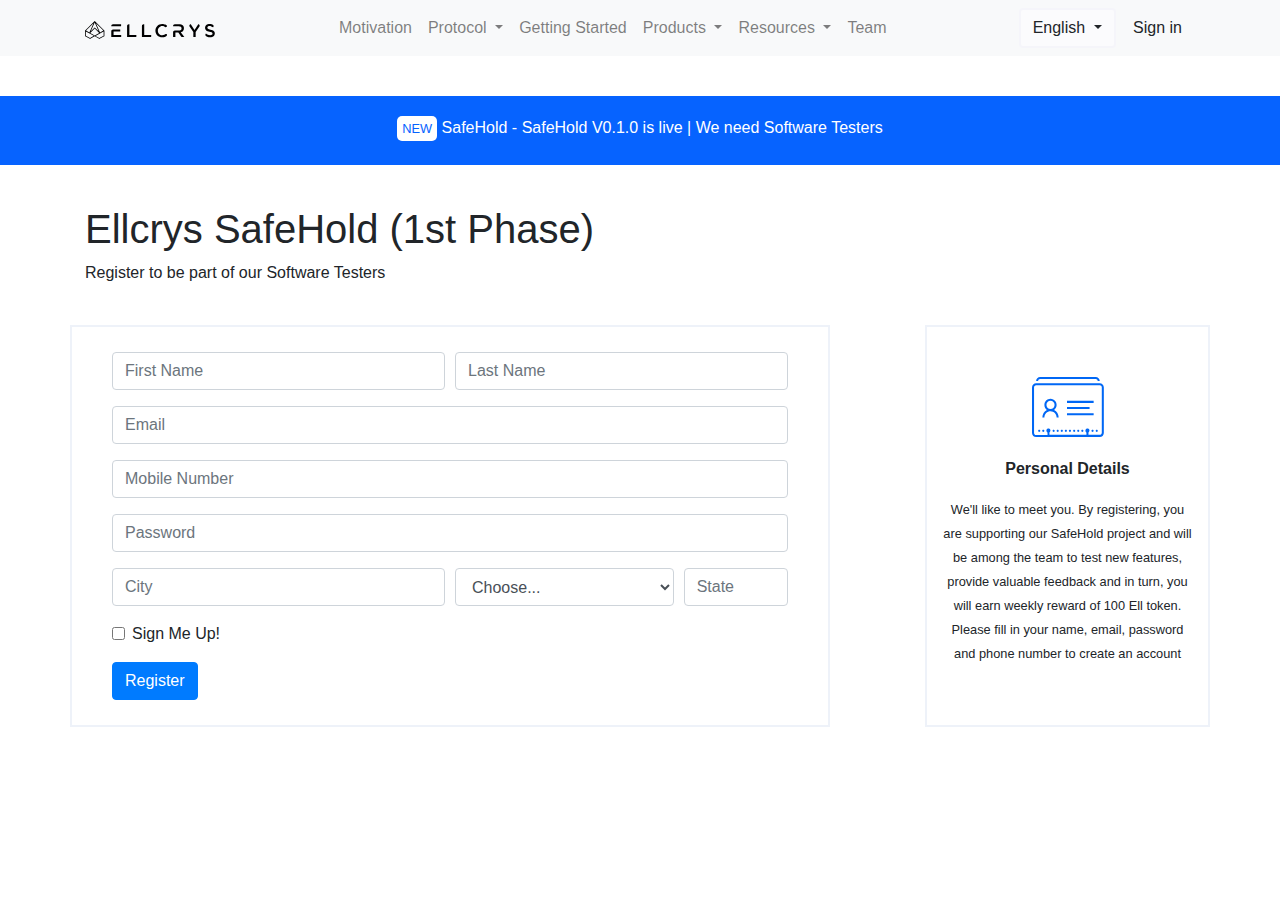
==== registration-form/index.html @ a8f2e8be "Designed a registration form for software testers" ====
<!DOCTYPE html>
<html lang="en">
<head>
    <meta charset="UTF-8">
    <meta name="viewport" content="width=device-width, initial-scale=1, shrink-to-fit=no">
    <meta http-equiv="X-UA-Compatible" content="ie=edge">
    <title>FAQ</title>

    <!-- Bootstrap core CSS -->
    <link rel="stylesheet" href="css/bootstrap.min.css">

    <!-- Custom styles for this template -->
    <link href="css/custom-css/style.css" rel="stylesheet">
    <link rel="stylesheet" href="https://use.fontawesome.com/releases/v5.8.1/css/all.css" integrity="sha384-50oBUHEmvpQ+1lW4y57PTFmhCaXp0ML5d60M1M7uH2+nqUivzIebhndOJK28anvf" crossorigin="anonymous">
    <link rel="stylesheet" href="css/custom-css/style.css">
</head>
<body>

    <nav class="navbar navbar-expand-lg navbar-light bg-light">
        <div class="container">
            <a class="navbar-brand" href="#">
                <img src="images/logo.svg" alt="Ellcrys Logo" width="130px" class="logo">
            </a>
            <button class="navbar-toggler" type="button" data-toggle="collapse" data-target="#navbarSupportedContent" aria-controls="navbarSupportedContent" aria-expanded="false" aria-label="Toggle navigation">
                <span class="navbar-toggler-icon"></span>
            </button>

            <div class="collapse navbar-collapse" id="navbarSupportedContent">
                <ul class="navbar-nav mr-auto">
                    <li class="nav-item">
                        <a class="nav-link" href="#">Motivation <span class="sr-only">(current)</span></a>
                    </li>
                    <li class="nav-item dropdown">
                        <a class="nav-link dropdown-toggle" href="#" id="navbarDropdown" role="button" data-toggle="dropdown" aria-haspopup="true" aria-expanded="false">
                        Protocol
                        </a>
                        <div class="dropdown-menu" aria-labelledby="navbarDropdown">
                            <a class="dropdown-item" href="#">Action</a>
                            <a class="dropdown-item" href="#">Another action</a>
                            <div class="dropdown-divider"></div>
                            <a class="dropdown-item" href="#">Something else here</a>
                        </div>
                    </li>
                    <li class="nav-item">
                        <a class="nav-link" href="#">Getting Started <span class="sr-only">(current)</span></a>
                    </li>
                    <li class="nav-item dropdown">
                            <a class="nav-link dropdown-toggle" href="#" id="navbarDropdown" role="button" data-toggle="dropdown" aria-haspopup="true" aria-expanded="false">
                            Products
                            </a>
                            <div class="dropdown-menu" aria-labelledby="navbarDropdown">
                                <a class="dropdown-item" href="#">Action</a>
                                <a class="dropdown-item" href="#">Another action</a>
                                <div class="dropdown-divider"></div>
                                <a class="dropdown-item" href="#">Something else here</a>
                            </div>
                        </li>
                        <li class="nav-item dropdown">
                                <a class="nav-link dropdown-toggle" href="#" id="navbarDropdown" role="button" data-toggle="dropdown" aria-haspopup="true" aria-expanded="false">
                                Resources
                                </a>
                                <div class="dropdown-menu" aria-labelledby="navbarDropdown">
                                    <a class="dropdown-item" href="#">Action</a>
                                    <a class="dropdown-item" href="#">Another action</a>
                                    <div class="dropdown-divider"></div>
                                    <a class="dropdown-item" href="#">Something else here</a>
                                </div>
                            </li>
                    <li class="nav-item">
                        <a class="nav-link" href="#">Team <span class="sr-only">(current)</span></a>
                    </li>
                </ul>
                <div class="button-right">
                    <div class="dropdown">
                        <a class="btn dropdown-toggle outline-btn" href="#" role="button" id="dropdownMenuLink" data-toggle="dropdown" aria-haspopup="true" aria-expanded="false">
                        English
                        </a>
                    
                        <div class="dropdown-menu" aria-labelledby="dropdownMenuLink">
                        <a class="dropdown-item" href="#">Action</a>
                        <a class="dropdown-item" href="#">Another action</a>
                        <a class="dropdown-item" href="#">Something else here</a>
                        </div>
                        <a class="btn" href="#">Sign in</a>
                    </div> <!--dropdown-->
                </div> <!--button right-->
            </div>
        </div><!--container-->
    </nav>

    <!--Main Content-->

    <div class="new text-center">
        <div class="container">
            <div class="row">
                <div class="col">
                    <small class="small">New</small>
                    <span class="inception"> SafeHold - SafeHold V0.1.0 is live | We need Software Testers</span>
                </div>
            </div>
        </div>
    </div>

    <div class="section">
        <div class="container">
            <div class="row">
                <div class="col">
                    <div class="register">
                        <h1>Ellcrys SafeHold (1st Phase)</h1>
                        <p>Register to be part of our Software Testers</p>
                    </div>
                </div><!--col-->
            </div> <!--row-->

            <div class="row">
                <div class="col-8 first-section">
                    <form>
                        <div class="form-row">
                            <div class= "form-group col-md-6">
                                <input type="text" class="form-control" placeholder="First Name">
                            </div><!--form group-->

                            <!--last Name-->
                            <div class= "form-group col-md-6">
                                <input type="text" class="form-control" placeholder="Last Name">
                            </div><!--form group-->
                        </div> <!--form row-->

                        <div class="form-group">
                            <input type="email" class="form-control" id="inputEmail4" placeholder="Email">
                        </div><!--Email-->

                        <div class="form-group">
                            <input type="number" class="form-control" placeholder="Mobile Number">
                        </div><!--Number-->

                        <div class="form-group">
                            <input type="password" class="form-control" id="inputPassword4" placeholder="Password">
                        </div> <!--Password-->
                        
                        <div class="form-row">
                            <div class="form-group col-md-6">
                            <input type="text" class="form-control" id="inputCity" placeholder="City">
                            </div>
                            <div class="form-group col-md-4">
                            <select id="inputCountry" class="form-control" placeholder="Country">
                                <option selected>Choose...</option>
                                <option>Nigeria</option>
                                <option>Ghana</option>
                                <option>South Africa</option>
                                <option>Tanzania</option>
                                <option>Uganda</option>
                                <option>Burkinafaso</option>

                            </select>
                            </div>
                            <div class="form-group col-md-2">
                            <input type="text" class="form-control" id="inputState" placeholder="State">
                            </div>
                        </div>
                        <div class="form-group">
                            <div class="form-check">
                            <input class="form-check-input" type="checkbox" id="gridCheck">
                            <label class="form-check-label" for="gridCheck">
                                Sign Me Up!
                            </label>
                            </div>
                        </div>
                        <button type="submit" class="btn btn-primary">Register</button>
                    </form>
                        
                </div><!--col-8-->

                <div class="col-1">
                </div> <!--col-4-->

                <div class="col-3 second-section">
                    <div class="text-center aside">
                        <img src="images/personal-details.svg" width="72">
                        <p><b>Personal Details</b></p>
                        <small>We'll like to meet you. By registering, you are supporting our SafeHold project and will be among the team to test new features, provide valuable feedback and in turn, you will earn weekly reward of 100 Ell token.
                            Please fill in your name, email, password and phone number to create an account</small>
                    </div>
                </div> <!--col-3-->
            </div>
        </div><!--container-->
    </div>

    <!--<p>The 1st Testnet of Ellcrys SafeHold is live!</p>
                    <p>We are launching an Alphanet Partnership Programme (APP) aimed at building and incentivising people to join and support the project by running nodes. The programme is sectioned into phases, with each phase introducing a new alphanet with new capabilities.</p> 
                    <p>We consider the testnet as a vital platform for building a robust community and sound technology. The community will help the team test new features, provide valuable feedback and in turn the participants will earn weekly reward of 100 ELL token.</p>
                    <p>By registering, you will be among the first to learn when the programme begins.</p>-->
    



<!-- Bootstrap core JavaScript
================================================== -->
<!-- Placed at the end of the document so the pages load faster -->
<script src="https://code.jquery.com/jquery-3.3.1.slim.min.js" integrity="sha384-q8i/X+965DzO0rT7abK41JStQIAqVgRVzpbzo5smXKp4YfRvH+8abtTE1Pi6jizo" crossorigin="anonymous"></script>
<script src="https://cdnjs.cloudflare.com/ajax/libs/popper.js/1.14.7/umd/popper.min.js" integrity="sha384-UO2eT0CpHqdSJQ6hJty5KVphtPhzWj9WO1clHTMGa3JDZwrnQq4sF86dIHNDz0W1" crossorigin="anonymous"></script>
<script src="js/bootstrap.min.js" type="text/javascript"></script>
</body>
</html>
---- registration-form/css/custom-css/style.css ----
body{
    width: 100%;
    height: 100%;
}

/*reduce logo size*/

.logo{
    margin-right: 100px;
}

/* styling the two buttons on the navbar*/

.button-right .outline-btn{
    background:  #fbfbfd;
    border: 2px solid #f5f5fa;
}

/*Introducing SafeHold and form for software testers*/

.new{
    width: auto;
    height: 69px;
    background-color: #0663ff;
    margin-top: 40px;
    margin-bottom: 40px;
    color: #fff;
    padding-top: 20px;
}

/* styling class of small */

.small{
    text-transform: uppercase;
    background: #fff;
    color: #0663ff;
    padding: 5px;
    border-radius: 5px;
}

.section{
    width: auto;
    height: 700px;

}

.register{
    margin-bottom: 40px;
}

form{
    padding: 25px;
}

.first-section{
    background: transparent;
    border: 2px solid #eef2f9;
}

.second-section{
    /* background: ; */
    border: 2px solid #eef2f9;
}

.aside{
    margin-top: 50px;
}

.aside img{
    margin-bottom: 20px;
}
---- registration-form/css/custom-css/style.css ----
body{
    width: 100%;
    height: 100%;
}

/*reduce logo size*/

.logo{
    margin-right: 100px;
}

/* styling the two buttons on the navbar*/

.button-right .outline-btn{
    background:  #fbfbfd;
    border: 2px solid #f5f5fa;
}

/*Introducing SafeHold and form for software testers*/

.new{
    width: auto;
    height: 69px;
    background-color: #0663ff;
    margin-top: 40px;
    margin-bottom: 40px;
    color: #fff;
    padding-top: 20px;
}

/* styling class of small */

.small{
    text-transform: uppercase;
    background: #fff;
    color: #0663ff;
    padding: 5px;
    border-radius: 5px;
}

.section{
    width: auto;
    height: 700px;

}

.register{
    margin-bottom: 40px;
}

form{
    padding: 25px;
}

.first-section{
    background: transparent;
    border: 2px solid #eef2f9;
}

.second-section{
    /* background: ; */
    border: 2px solid #eef2f9;
}

.aside{
    margin-top: 50px;
}

.aside img{
    margin-bottom: 20px;
}
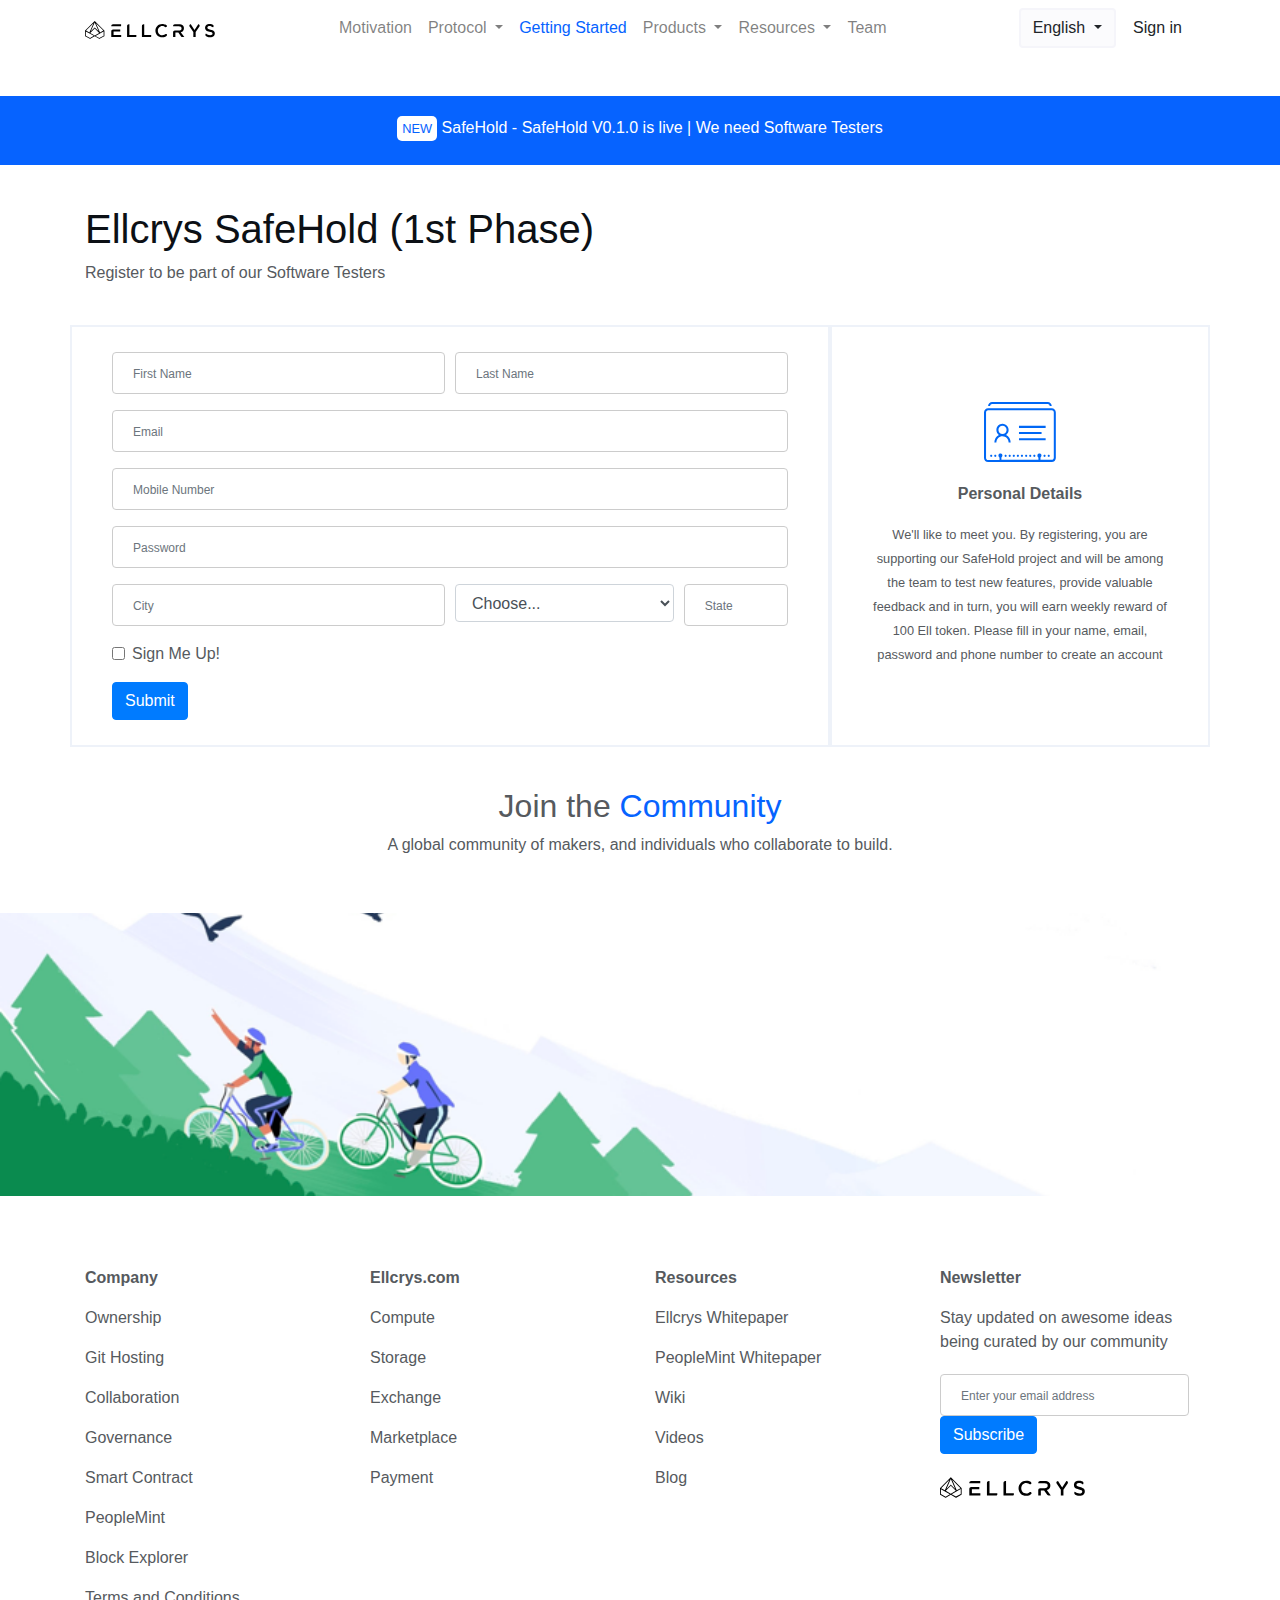
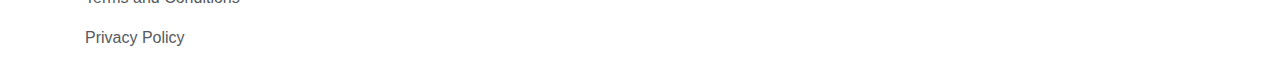
==== commit 7907c215: "Finished working on SafeHold form for software testers" ====
--- a/registration-form/index.html
+++ b/registration-form/index.html
@@ -16,7 +16,7 @@
 </head>
 <body>
 
-    <nav class="navbar navbar-expand-lg navbar-light bg-light">
+    <nav class="navbar navbar-expand-lg navbar-light">
         <div class="container">
             <a class="navbar-brand" href="#">
                 <img src="images/logo.svg" alt="Ellcrys Logo" width="130px" class="logo">
@@ -42,7 +42,7 @@
                         </div>
                     </li>
                     <li class="nav-item">
-                        <a class="nav-link" href="#">Getting Started <span class="sr-only">(current)</span></a>
+                        <a class="nav-link" href="#" style="color:#0663ff">Getting Started <span class="sr-only">(current)</span></a>
                     </li>
                     <li class="nav-item dropdown">
                             <a class="nav-link dropdown-toggle" href="#" id="navbarDropdown" role="button" data-toggle="dropdown" aria-haspopup="true" aria-expanded="false">
@@ -113,8 +113,8 @@
             </div> <!--row-->
 
             <div class="row">
-                <div class="col-8 first-section">
-                    <form>
+                <div class="col-12 col-md-8 first-section">
+                    <form class="first-form">
                         <div class="form-row">
                             <div class= "form-group col-md-6">
                                 <input type="text" class="form-control" placeholder="First Name">
@@ -166,15 +166,15 @@
                             </label>
                             </div>
                         </div>
-                        <button type="submit" class="btn btn-primary">Register</button>
+                        <input type="submit" class="btn btn-primary">
                     </form>
                         
                 </div><!--col-8-->
 
-                <div class="col-1">
-                </div> <!--col-4-->
-
-                <div class="col-3 second-section">
+                <!-- <div class="col-1">
+                </div> col-4 -->
+
+                <div class="col-12 col-md-4 second-section">
                     <div class="text-center aside">
                         <img src="images/personal-details.svg" width="72">
                         <p><b>Personal Details</b></p>
@@ -184,14 +184,81 @@
                 </div> <!--col-3-->
             </div>
         </div><!--container-->
-    </div>
-
-    <!--<p>The 1st Testnet of Ellcrys SafeHold is live!</p>
-                    <p>We are launching an Alphanet Partnership Programme (APP) aimed at building and incentivising people to join and support the project by running nodes. The programme is sectioned into phases, with each phase introducing a new alphanet with new capabilities.</p> 
-                    <p>We consider the testnet as a vital platform for building a robust community and sound technology. The community will help the team test new features, provide valuable feedback and in turn the participants will earn weekly reward of 100 ELL token.</p>
-                    <p>By registering, you will be among the first to learn when the programme begins.</p>-->
+    </div> <!--section-->
+
+    <!--Last section before the footer-->
+    <div class="last-section">
+        <div class="container">
+            <div class="row">
+                <div class="col text-center last-section-text">
+                    <h2>Join the <span style="color: #0663ff">Community</span></h2>
+                    <p class="text-center">A global community of makers, and individuals who collaborate to build.</p>
+                </div>
+            </div><!--row-->
+        </div><!--container-->
+    <!--last-section-->
     
-
+    <div class="footer-background">
+        <div class="container">
+            <div class="row">
+                <div class="col text-center last-section-text">
+                    <span class="span-icons">
+                        <a href="#"><i style ="color: #0088CC" class="fab fa-telegram"></i></a>
+                        <a href="#"><i style="color: #00acee" class="fab fa-twitter"></i></a>
+                        <a href="#"><i style="color: #211F1F" class="fab fa-github"></i></a>
+                        <a href="#"><i style="color: #3b5998" class="fab fa-facebook"></i></a>
+                    </span>
+                </div>
+            </div><!--row-->
+        </div><!--container-->
+    </div> <!--footer-background-->
+
+    <!--footer-->
+
+    <div class="footer-section">
+            <div class="container">
+                <div class="row">
+                    <div class="col">
+                        <p><b>Company</b></p>
+                        <p><a href="#">Ownership</a></p>
+                        <p><a href="#">Git Hosting</a></p>
+                        <p><a href="#">Collaboration</a></p>
+                        <p><a href="#">Governance</a></p>
+                        <p><a href="#">Smart Contract</a></p>
+                        <p><a href="#">PeopleMint</a></p>
+                        <p><a href="#">Block Explorer</a></p>
+                        <p><a href="#">Terms and Conditions</a></p>
+                        <p><a href="#">Privacy Policy</a></p>
+
+                    </div>
+                    <div class="col">
+                        <p><b>Ellcrys.com</b></p>
+                        <p><a href="#">Compute</a></p>
+                        <p><a href="#">Storage</a></p>
+                        <p><a href="#">Exchange</a></p>
+                        <p><a href="#">Marketplace</a></p>
+                        <p><a href="#">Payment</a></p>
+                    </div>
+                    <div class="col">
+                        <p><b>Resources</b></p>
+                        <p><a href="#">Ellcrys Whitepaper</a></p>
+                        <p><a href="#">PeopleMint Whitepaper</a></p>
+                        <p><a href="#">Wiki</a></p>
+                        <p><a href="#">Videos</a></p>
+                        <p><a href="#">Blog</a></p>
+                    </div>
+                    <div class="col-12 col-md-3">
+                        <p><b>Newsletter</b></p>
+                        Stay updated on awesome ideas being curated by our community
+                        <form class="form-inline form-down">
+                            <input type="email" class="form-control" id="email" placeholder="Enter your email address">
+                            <button type="submit" class="btn btn-primary">Subscribe</button>
+                        </form>
+                        <img src="images/logo.svg" width="145px" height="21px">
+                    </div>
+                </div><!--row-->
+            </div><!--container-->
+        </div> <!--footer-background-->
 
 
 <!-- Bootstrap core JavaScript
--- a/registration-form/css/custom-css/style.css
+++ b/registration-form/css/custom-css/style.css
@@ -1,6 +1,7 @@
 body{
     width: 100%;
     height: 100%;
+    color: #565a5e;
 }
 
 /*reduce logo size*/
@@ -40,7 +41,8 @@
 
 .section{
     width: auto;
-    height: 700px;
+    height: auto;
+    margin-bottom: 40px
 
 }
 
@@ -48,7 +50,11 @@
     margin-bottom: 40px;
 }
 
-form{
+.register h1{
+    color: #0c1015;
+}
+
+.first-form{
     padding: 25px;
 }
 
@@ -62,10 +68,99 @@
     border: 2px solid #eef2f9;
 }
 
+.second-section::after{
+    content: "";
+    clear: both;
+    display: block;
+}
+
 .aside{
     margin-top: 50px;
+    padding: 25px;
 }
 
 .aside img{
     margin-bottom: 20px;
-}+}
+
+/*Styling the input elements*/
+
+input[type=text], [type=email], [type=number], [type=password], select {
+    width: 100%;
+    padding: 20px;
+    border: 1px solid #ccc;
+    border-radius: 4px;
+    resize: vertical;
+}
+
+/* Responsive layout - when the screen is less than 600px wide, make the two columns stack on top of each other instead of next to each other */
+@media screen and (max-width: 600px) {
+    input[type=submit] {
+      width: 100%;
+      margin-top: 0;
+    }
+  }
+
+  .last-section{
+    width: auto;
+    height: auto;  
+  }
+
+  .footer-background{
+      background: url(../../images/bitmap-copy-8.png);
+      background-repeat: no-repeat;
+      height: 283px; 
+      width: auto;
+      background-position: center;
+      background-size: cover;
+  }
+
+  .last-section-text{
+      margin-bottom: 40px;
+  }
+
+  /*Footer section*/
+
+  .footer-section{
+      width: auto;
+      height: auto;
+      margin-top: 70px;
+  }
+
+  .form-down{
+      margin-top: 20px;
+      margin-bottom: 20px;
+  }
+
+ a{
+     color: inherit;
+     text-decoration: none;
+
+ }
+
+ li{
+     list-style-type: none;
+ }
+
+ /*Placeholder*/
+ ::-webkit-input-placeholder {
+    font-size: 12px;
+    color: #d0cdfa;
+   }
+
+   /*Placeholder ends*/
+
+ .span-icons i{
+     font-size: 25px;
+     text-align: center;
+     margin: 5px;
+
+ }
+
+ .span-icons{
+     display: inline-block;
+     margin-left: auto;
+     margin-right: auto;
+ }
+
+ 
--- a/registration-form/css/custom-css/style.css
+++ b/registration-form/css/custom-css/style.css
@@ -1,6 +1,7 @@
 body{
     width: 100%;
     height: 100%;
+    color: #565a5e;
 }
 
 /*reduce logo size*/
@@ -40,7 +41,8 @@
 
 .section{
     width: auto;
-    height: 700px;
+    height: auto;
+    margin-bottom: 40px
 
 }
 
@@ -48,7 +50,11 @@
     margin-bottom: 40px;
 }
 
-form{
+.register h1{
+    color: #0c1015;
+}
+
+.first-form{
     padding: 25px;
 }
 
@@ -62,10 +68,99 @@
     border: 2px solid #eef2f9;
 }
 
+.second-section::after{
+    content: "";
+    clear: both;
+    display: block;
+}
+
 .aside{
     margin-top: 50px;
+    padding: 25px;
 }
 
 .aside img{
     margin-bottom: 20px;
-}+}
+
+/*Styling the input elements*/
+
+input[type=text], [type=email], [type=number], [type=password], select {
+    width: 100%;
+    padding: 20px;
+    border: 1px solid #ccc;
+    border-radius: 4px;
+    resize: vertical;
+}
+
+/* Responsive layout - when the screen is less than 600px wide, make the two columns stack on top of each other instead of next to each other */
+@media screen and (max-width: 600px) {
+    input[type=submit] {
+      width: 100%;
+      margin-top: 0;
+    }
+  }
+
+  .last-section{
+    width: auto;
+    height: auto;  
+  }
+
+  .footer-background{
+      background: url(../../images/bitmap-copy-8.png);
+      background-repeat: no-repeat;
+      height: 283px; 
+      width: auto;
+      background-position: center;
+      background-size: cover;
+  }
+
+  .last-section-text{
+      margin-bottom: 40px;
+  }
+
+  /*Footer section*/
+
+  .footer-section{
+      width: auto;
+      height: auto;
+      margin-top: 70px;
+  }
+
+  .form-down{
+      margin-top: 20px;
+      margin-bottom: 20px;
+  }
+
+ a{
+     color: inherit;
+     text-decoration: none;
+
+ }
+
+ li{
+     list-style-type: none;
+ }
+
+ /*Placeholder*/
+ ::-webkit-input-placeholder {
+    font-size: 12px;
+    color: #d0cdfa;
+   }
+
+   /*Placeholder ends*/
+
+ .span-icons i{
+     font-size: 25px;
+     text-align: center;
+     margin: 5px;
+
+ }
+
+ .span-icons{
+     display: inline-block;
+     margin-left: auto;
+     margin-right: auto;
+ }
+
+ 
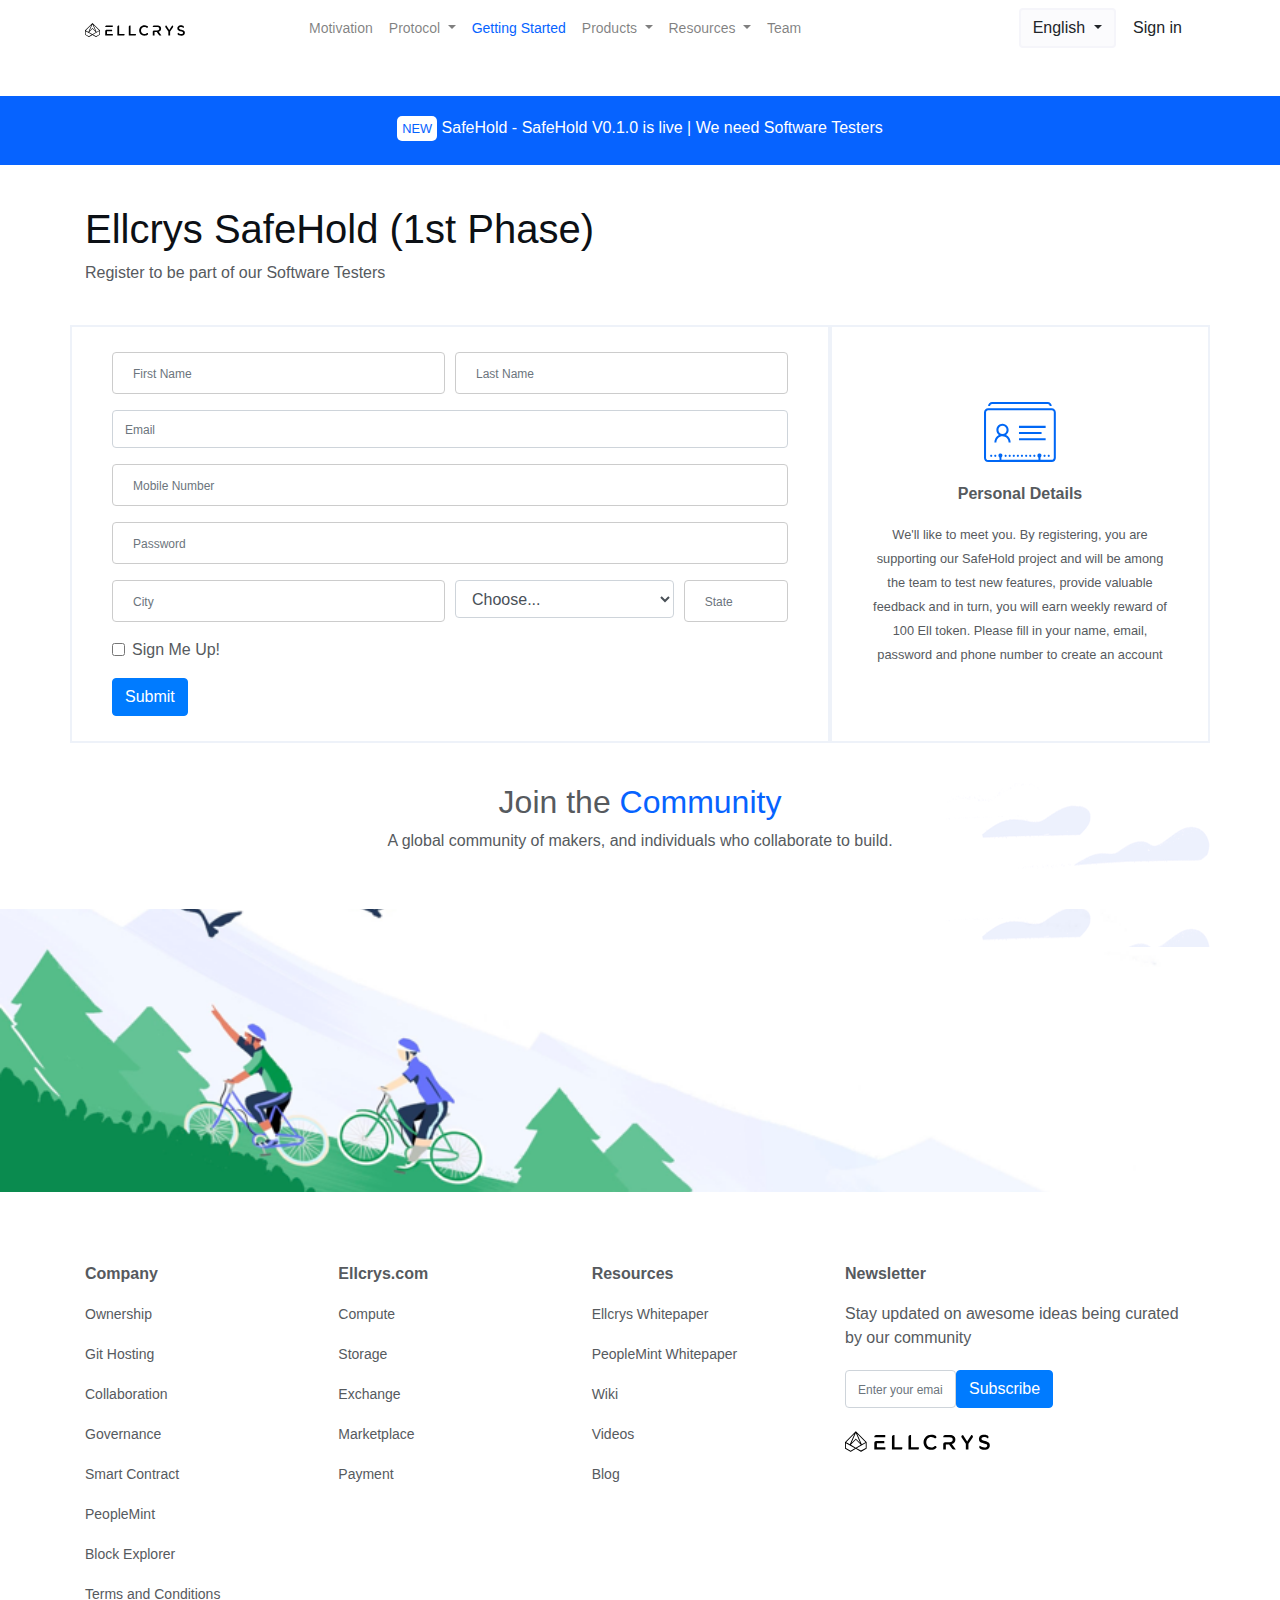
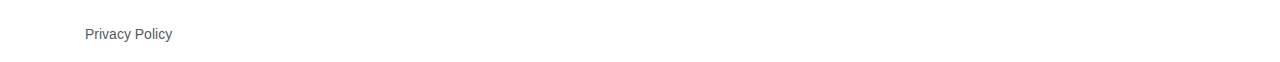
==== commit d7b1f5fc: "Made changes to the form section on the footer and the navbar" ====
--- a/registration-form/index.html
+++ b/registration-form/index.html
@@ -19,7 +19,7 @@
     <nav class="navbar navbar-expand-lg navbar-light">
         <div class="container">
             <a class="navbar-brand" href="#">
-                <img src="images/logo.svg" alt="Ellcrys Logo" width="130px" class="logo">
+                <img src="images/logo.svg" alt="Ellcrys Logo" width="100px" class="logo">
             </a>
             <button class="navbar-toggler" type="button" data-toggle="collapse" data-target="#navbarSupportedContent" aria-controls="navbarSupportedContent" aria-expanded="false" aria-label="Toggle navigation">
                 <span class="navbar-toggler-icon"></span>
@@ -127,7 +127,7 @@
                         </div> <!--form row-->
 
                         <div class="form-group">
-                            <input type="email" class="form-control" id="inputEmail4" placeholder="Email">
+                            <input type="email" class="form-control form-email" id="inputEmail4" placeholder="Email">
                         </div><!--Email-->
 
                         <div class="form-group">
@@ -247,12 +247,12 @@
                         <p><a href="#">Videos</a></p>
                         <p><a href="#">Blog</a></p>
                     </div>
-                    <div class="col-12 col-md-3">
+                    <div class="col-12 col-md-4">
                         <p><b>Newsletter</b></p>
                         Stay updated on awesome ideas being curated by our community
                         <form class="form-inline form-down">
-                            <input type="email" class="form-control" id="email" placeholder="Enter your email address">
-                            <button type="submit" class="btn btn-primary">Subscribe</button>
+                            <input type="email" class="form-control footer-input" id="email" placeholder="Enter your email address">
+                            <button type="submit" class="btn btn-primary subscribe-btn">Subscribe</button>
                         </form>
                         <img src="images/logo.svg" width="145px" height="21px">
                     </div>
--- a/registration-form/css/custom-css/style.css
+++ b/registration-form/css/custom-css/style.css
@@ -8,6 +8,10 @@
 
 .logo{
     margin-right: 100px;
+}
+
+.nav-link{
+    font-size: 14px;
 }
 
 /* styling the two buttons on the navbar*/
@@ -27,6 +31,7 @@
     margin-bottom: 40px;
     color: #fff;
     padding-top: 20px;
+    padding-bottom: 20px;
 }
 
 /* styling class of small */
@@ -85,7 +90,7 @@
 
 /*Styling the input elements*/
 
-input[type=text], [type=email], [type=number], [type=password], select {
+input[type=text], [type=number], [type=password], select, form-email {
     width: 100%;
     padding: 20px;
     border: 1px solid #ccc;
@@ -95,7 +100,7 @@
 
 /* Responsive layout - when the screen is less than 600px wide, make the two columns stack on top of each other instead of next to each other */
 @media screen and (max-width: 600px) {
-    input[type=submit] {
+    .submit-form {
       width: 100%;
       margin-top: 0;
     }
@@ -141,6 +146,9 @@
  li{
      list-style-type: none;
  }
+.footer-section p a{
+    font-size: 14px;
+}
 
  /*Placeholder*/
  ::-webkit-input-placeholder {
@@ -163,4 +171,16 @@
      margin-right: auto;
  }
 
+ .footer-input{
+     width: 111px!important;
+     height: auto;
+ }
+
+.last-section-text{
+    background: url(../../images/bitmap-copy-7.png);
+    background-repeat: no-repeat;
+    background-position: right;
+
+}
+
  
--- a/registration-form/css/custom-css/style.css
+++ b/registration-form/css/custom-css/style.css
@@ -8,6 +8,10 @@
 
 .logo{
     margin-right: 100px;
+}
+
+.nav-link{
+    font-size: 14px;
 }
 
 /* styling the two buttons on the navbar*/
@@ -27,6 +31,7 @@
     margin-bottom: 40px;
     color: #fff;
     padding-top: 20px;
+    padding-bottom: 20px;
 }
 
 /* styling class of small */
@@ -85,7 +90,7 @@
 
 /*Styling the input elements*/
 
-input[type=text], [type=email], [type=number], [type=password], select {
+input[type=text], [type=number], [type=password], select, form-email {
     width: 100%;
     padding: 20px;
     border: 1px solid #ccc;
@@ -95,7 +100,7 @@
 
 /* Responsive layout - when the screen is less than 600px wide, make the two columns stack on top of each other instead of next to each other */
 @media screen and (max-width: 600px) {
-    input[type=submit] {
+    .submit-form {
       width: 100%;
       margin-top: 0;
     }
@@ -141,6 +146,9 @@
  li{
      list-style-type: none;
  }
+.footer-section p a{
+    font-size: 14px;
+}
 
  /*Placeholder*/
  ::-webkit-input-placeholder {
@@ -163,4 +171,16 @@
      margin-right: auto;
  }
 
+ .footer-input{
+     width: 111px!important;
+     height: auto;
+ }
+
+.last-section-text{
+    background: url(../../images/bitmap-copy-7.png);
+    background-repeat: no-repeat;
+    background-position: right;
+
+}
+
  
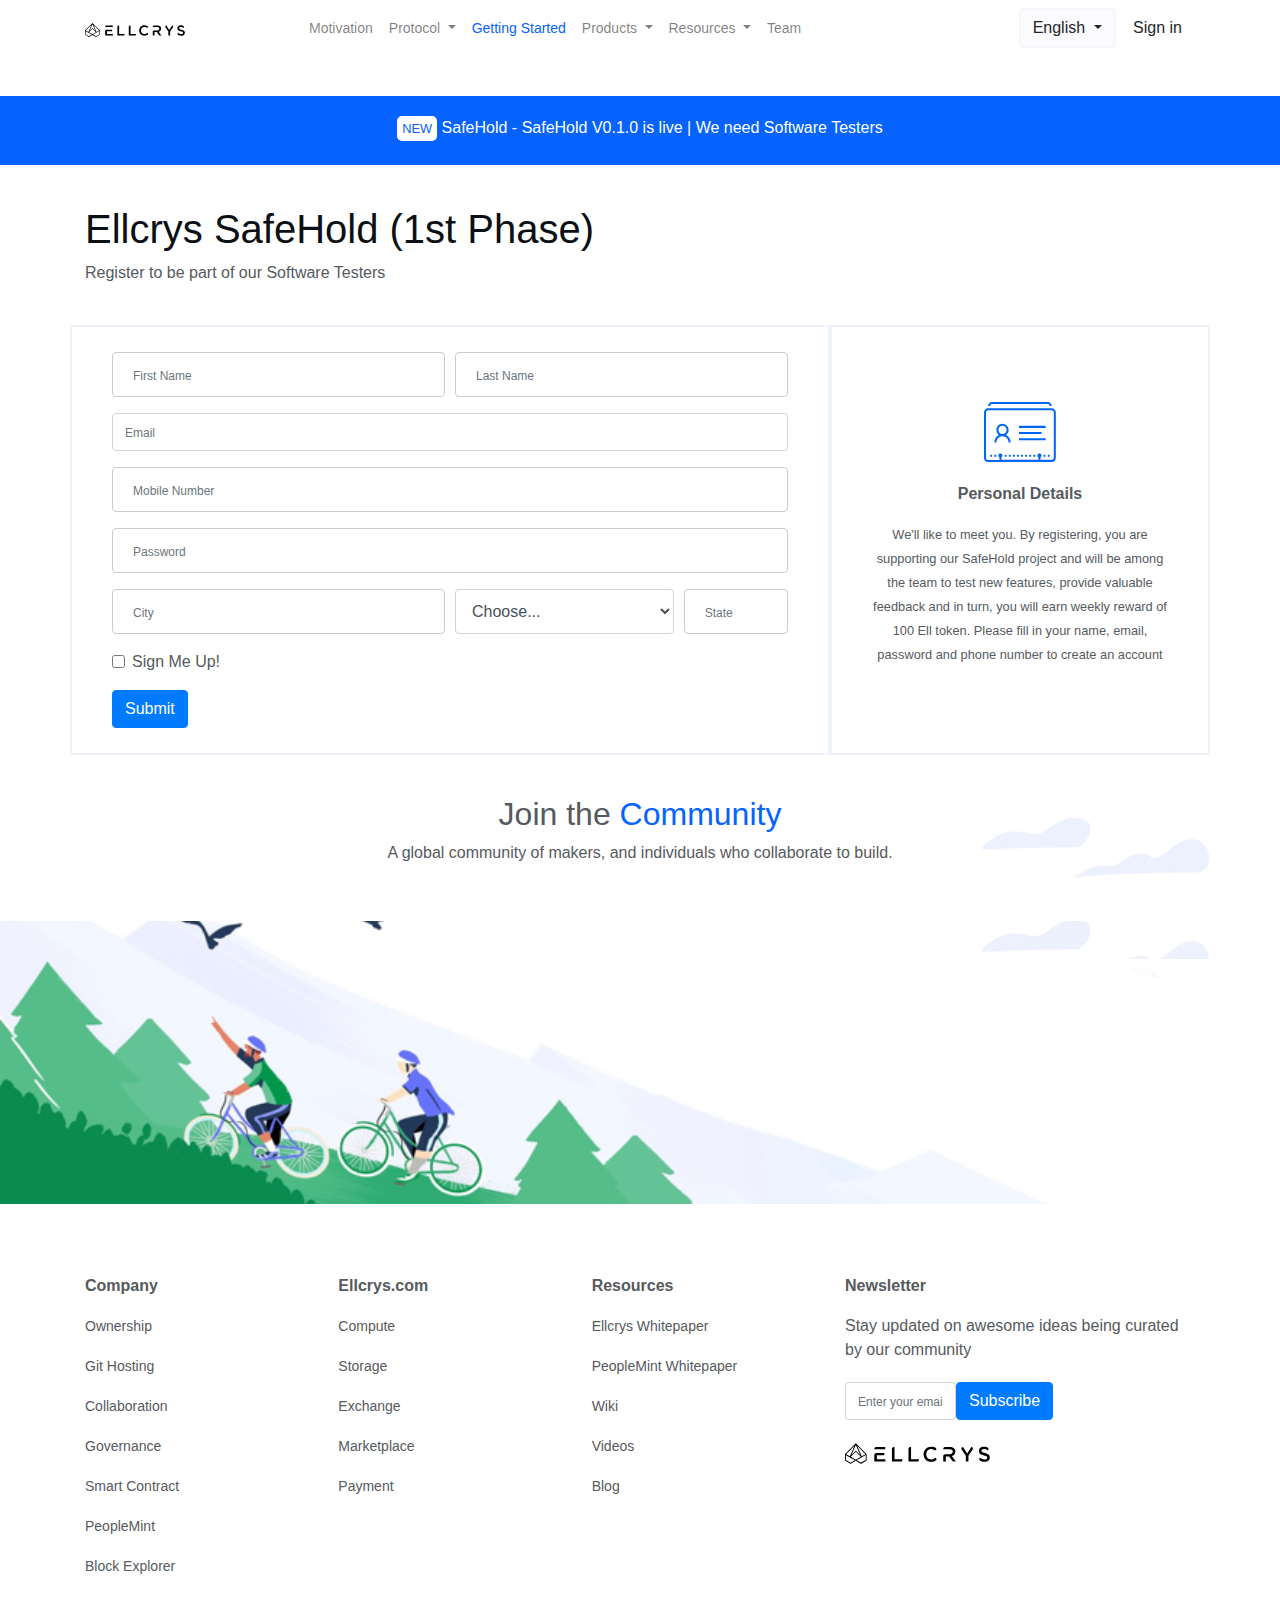
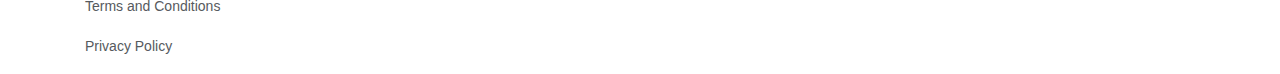
==== commit 554903a1: "did some fixes on Getting Started page" ====
--- a/registration-form/index.html
+++ b/registration-form/index.html
@@ -64,7 +64,7 @@
                                     <a class="dropdown-item" href="#">Another action</a>
                                     <div class="dropdown-divider"></div>
                                     <a class="dropdown-item" href="#">Something else here</a>
-                                </div>
+                                </div> 
                             </li>
                     <li class="nav-item">
                         <a class="nav-link" href="#">Team <span class="sr-only">(current)</span></a>
--- a/registration-form/css/custom-css/style.css
+++ b/registration-form/css/custom-css/style.css
@@ -92,6 +92,7 @@
 
 input[type=text], [type=number], [type=password], select, form-email {
     width: 100%;
+    height: 45px !important;
     padding: 20px;
     border: 1px solid #ccc;
     border-radius: 4px;
@@ -108,7 +109,7 @@
 
   .last-section{
     width: auto;
-    height: auto;  
+    height: auto;   
   }
 
   .footer-background{
--- a/registration-form/css/custom-css/style.css
+++ b/registration-form/css/custom-css/style.css
@@ -92,6 +92,7 @@
 
 input[type=text], [type=number], [type=password], select, form-email {
     width: 100%;
+    height: 45px !important;
     padding: 20px;
     border: 1px solid #ccc;
     border-radius: 4px;
@@ -108,7 +109,7 @@
 
   .last-section{
     width: auto;
-    height: auto;  
+    height: auto;   
   }
 
   .footer-background{
